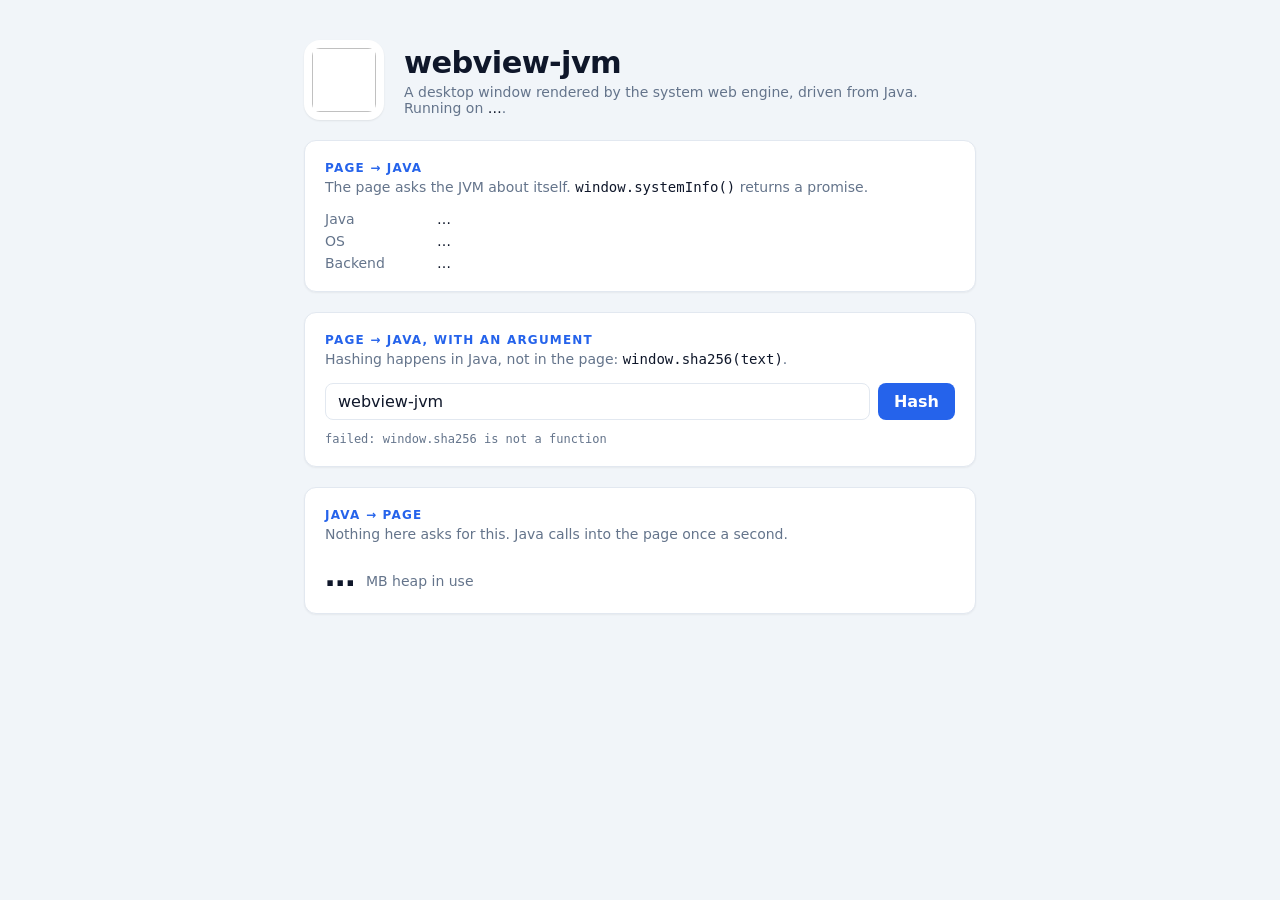
==== webview-jvm-example/src/main/resources/app/index.html @ bf94a939 "feat: webview-jvm - webviews for Java through FFM, no native code" ====
<!DOCTYPE html>
<html lang="en">
<head>
    <meta charset="utf-8">
    <meta name="viewport" content="width=device-width, initial-scale=1">
    <title>webview-jvm</title>
    <link rel="stylesheet" href="styles.css">
</head>
<body>
<main>
    <header>
        <img id="platform-image" alt="">
        <div>
            <h1>webview-jvm</h1>
            <p>A desktop window rendered by the system web engine, driven from Java.
                Running on <strong id="platform">…</strong>.</p>
        </div>
    </header>

    <section class="card">
        <h2>Page &rarr; Java</h2>
        <p>The page asks the JVM about itself. <code>window.systemInfo()</code> returns a promise.</p>
        <dl>
            <dt>Java</dt>
            <dd id="java">…</dd>
            <dt>OS</dt>
            <dd id="os">…</dd>
            <dt>Backend</dt>
            <dd id="backend">…</dd>
        </dl>
    </section>

    <section class="card">
        <h2>Page &rarr; Java, with an argument</h2>
        <p>Hashing happens in Java, not in the page: <code>window.sha256(text)</code>.</p>
        <div class="row">
            <input id="hash-input" type="text" value="webview-jvm" autocomplete="off">
            <button id="hash-button" type="button">Hash</button>
        </div>
        <output id="hash-output">…</output>
    </section>

    <section class="card">
        <h2>Java &rarr; page</h2>
        <p>Nothing here asks for this. Java calls into the page once a second.</p>
        <div class="metric"><span id="heap">…</span> <small>MB heap in use</small></div>
    </section>
</main>
<script src="app.js"></script>
</body>
</html>
---- webview-jvm-example/src/main/resources/app/styles.css ----
:root {
    color-scheme: light dark;
    --surface: #ffffff;
    --ground: #f1f5f9;
    --ink: #0f172a;
    --muted: #64748b;
    --line: #e2e8f0;
    --accent: #2563eb;
}

@media (prefers-color-scheme: dark) {
    :root {
        --surface: #0f172a;
        --ground: #020617;
        --ink: #f1f5f9;
        --muted: #94a3b8;
        --line: #1e293b;
        --accent: #60a5fa;
    }
}

* {
    box-sizing: border-box;
}

body {
    margin: 0;
    padding: 2.5rem 1.5rem;
    font-family: system-ui, -apple-system, "Segoe UI", sans-serif;
    background: var(--ground);
    color: var(--ink);
    -webkit-font-smoothing: antialiased;
}

main {
    max-width: 42rem;
    margin: 0 auto;
    display: flex;
    flex-direction: column;
    gap: 1.25rem;
}

header {
    display: flex;
    align-items: center;
    gap: 1.25rem;
}

header img {
    width: 5rem;
    height: 5rem;
    flex-shrink: 0;
    padding: 0.5rem;
    border-radius: 1rem;
    background: var(--surface);
    box-shadow: 0 1px 2px rgb(0 0 0 / 0.08);
}

h1 {
    margin: 0;
    font-size: 1.9rem;
    letter-spacing: -0.02em;
}

h2 {
    margin: 0;
    font-size: 0.75rem;
    font-weight: 600;
    text-transform: uppercase;
    letter-spacing: 0.1em;
    color: var(--accent);
}

p {
    margin: 0.25rem 0 0;
    font-size: 0.875rem;
    color: var(--muted);
}

.card {
    padding: 1.25rem;
    border: 1px solid var(--line);
    border-radius: 0.75rem;
    background: var(--surface);
    box-shadow: 0 1px 2px rgb(0 0 0 / 0.05);
}

dl {
    display: grid;
    grid-template-columns: 6rem 1fr;
    gap: 0.375rem 1rem;
    margin: 1rem 0 0;
    font-size: 0.875rem;
}

dt {
    color: var(--muted);
}

dd {
    margin: 0;
}

.row {
    display: flex;
    gap: 0.5rem;
    margin-top: 1rem;
}

input {
    flex: 1;
    padding: 0.5rem 0.75rem;
    border: 1px solid var(--line);
    border-radius: 0.5rem;
    background: transparent;
    color: inherit;
    font: inherit;
}

input:focus {
    outline: 2px solid var(--accent);
    outline-offset: 1px;
}

button {
    padding: 0.5rem 1rem;
    border: none;
    border-radius: 0.5rem;
    background: var(--accent);
    color: #fff;
    font: inherit;
    font-weight: 600;
    cursor: pointer;
}

button:active {
    transform: translateY(1px);
}

output {
    display: block;
    margin-top: 0.75rem;
    font-size: 0.75rem;
    word-break: break-all;
    color: var(--muted);
}

code, output {
    font-family: ui-monospace, "SF Mono", Menlo, Consolas, monospace;
}

code {
    color: var(--ink);
}

.metric {
    margin-top: 1rem;
    font-size: 1.9rem;
    font-weight: 600;
    font-variant-numeric: tabular-nums;
    color: var(--ink);
}

.metric small {
    font-size: 0.875rem;
    font-weight: 400;
    color: var(--muted);
}

strong {
    color: var(--ink);
    font-weight: 500;
}
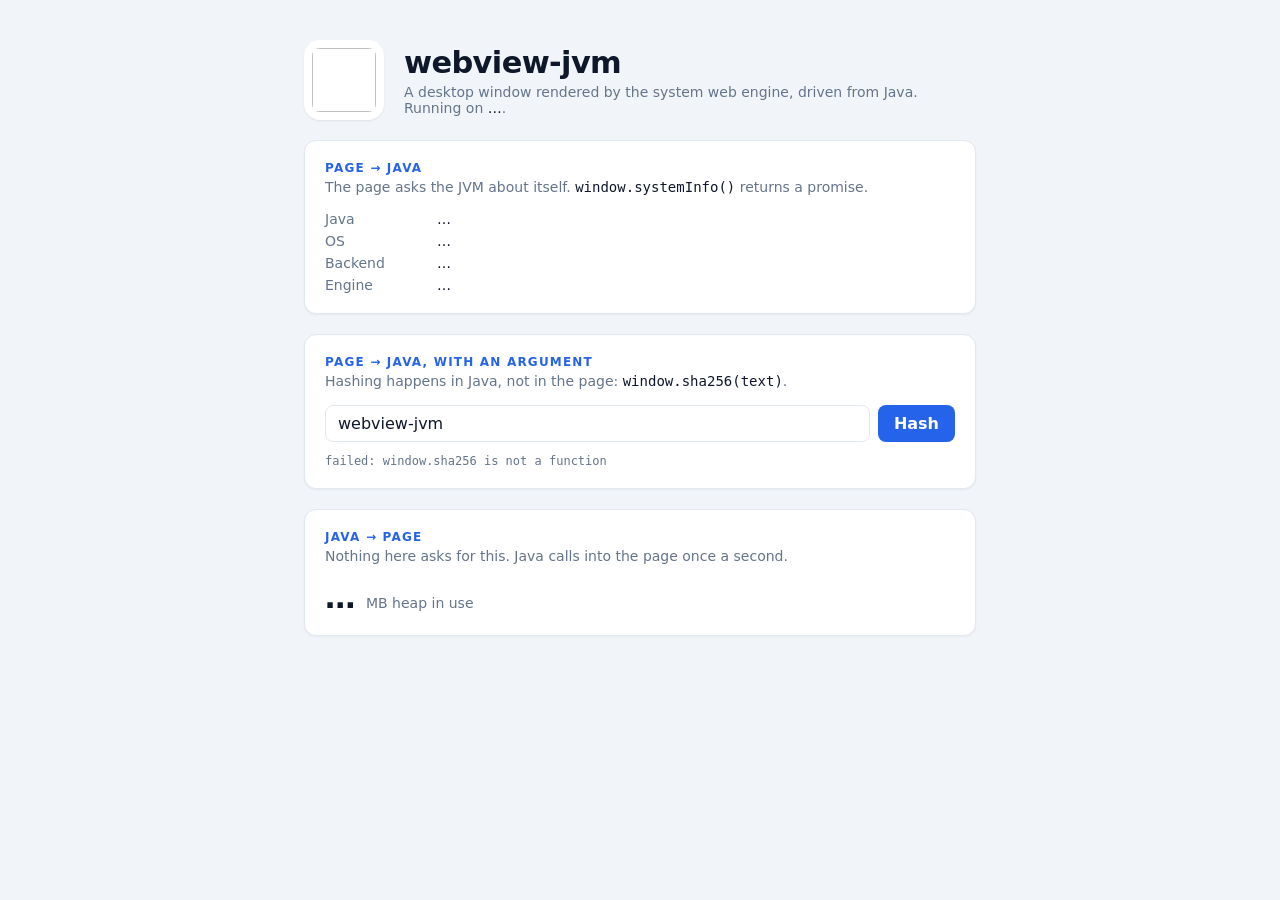
==== commit 20a82e5b: "feat: report the web engine version through WebviewBackend#engine" ====
--- a/webview-jvm-example/src/main/resources/app/index.html
+++ b/webview-jvm-example/src/main/resources/app/index.html
@@ -27,6 +27,8 @@
             <dd id="os">…</dd>
             <dt>Backend</dt>
             <dd id="backend">…</dd>
+            <dt>Engine</dt>
+            <dd id="engine">…</dd>
         </dl>
     </section>
 
